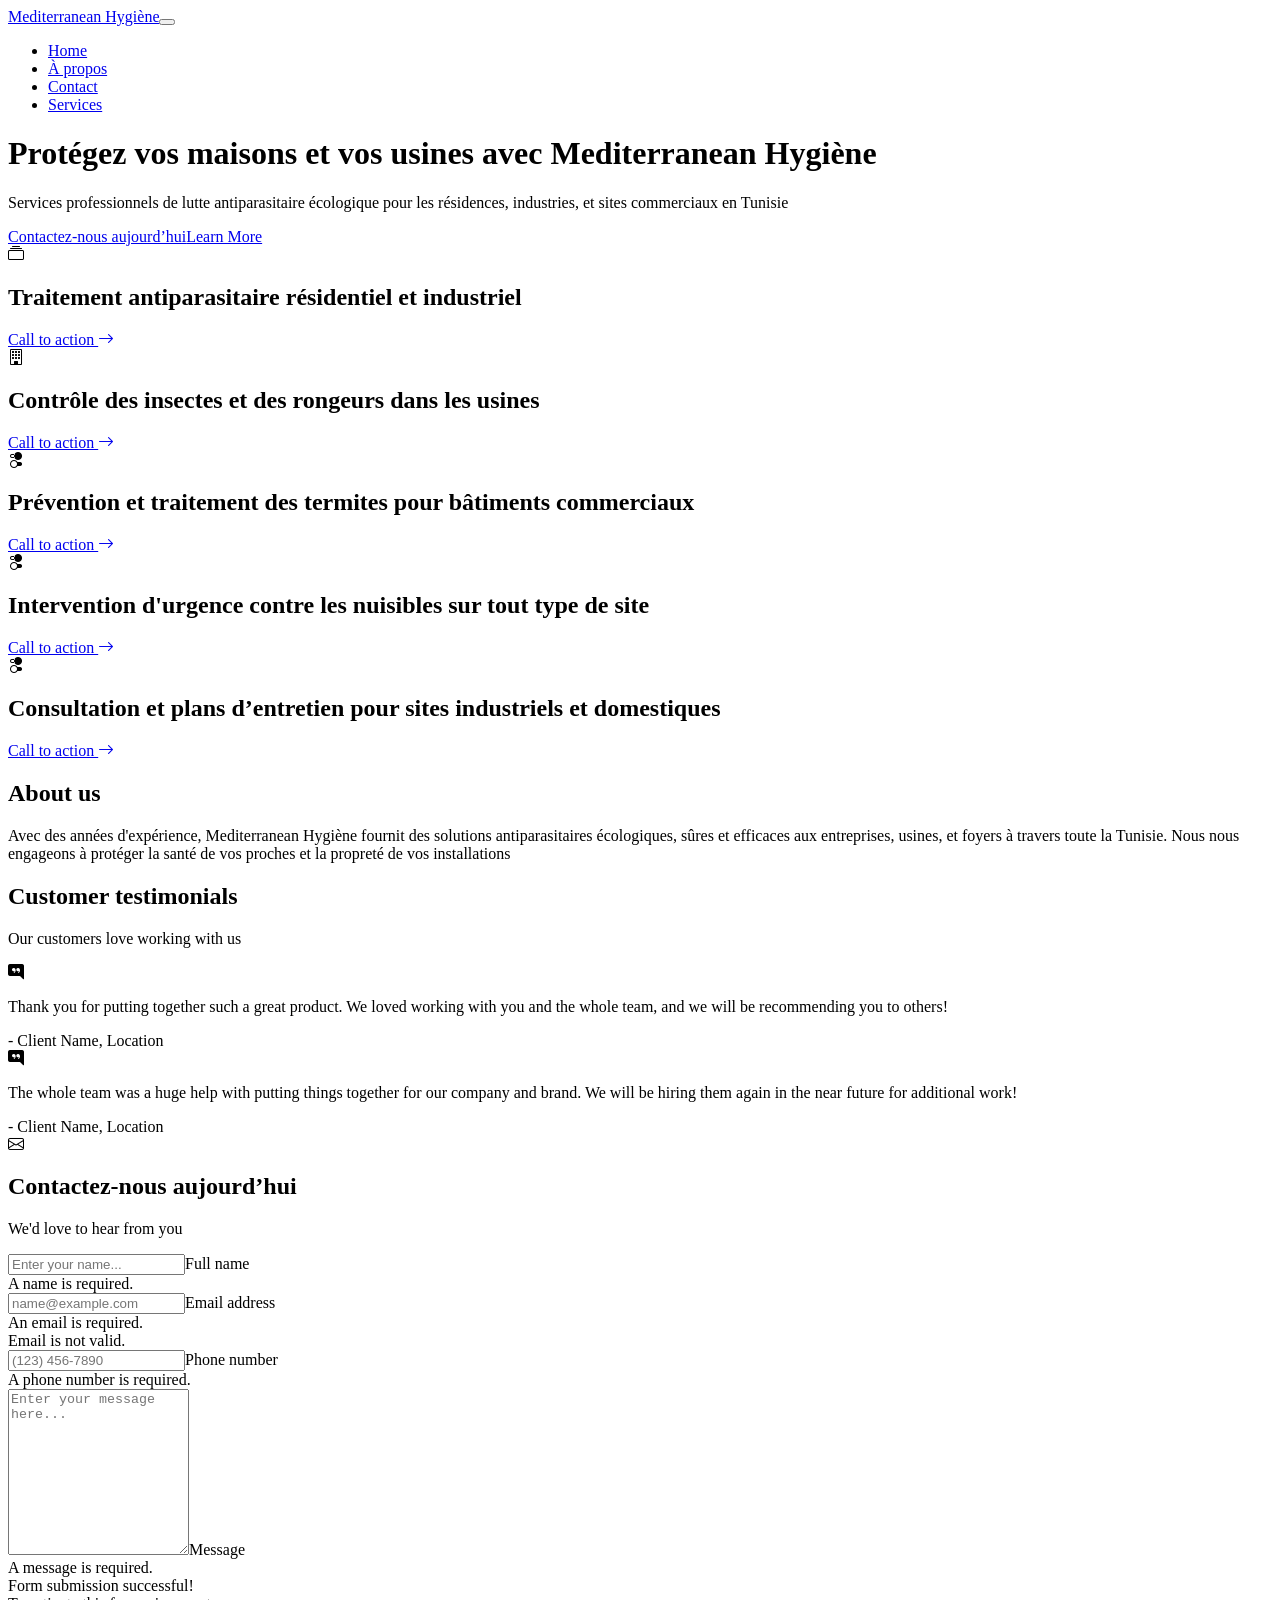
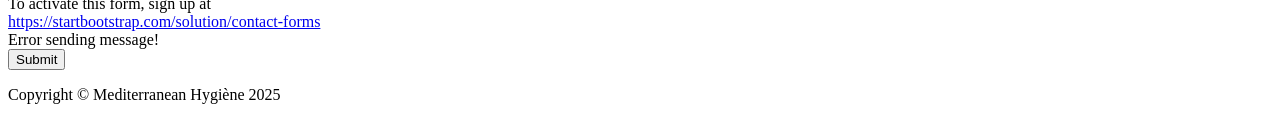
==== index.html @ 09ca04ac "Add files via upload" ====
<!DOCTYPE html>
<html data-bs-theme="light" lang="en">

<head>
    <meta charset="utf-8">
    <meta name="viewport" content="width=device-width, initial-scale=1.0, shrink-to-fit=no">
    <title>Business Frontpage - Start Bootstrap Template</title>
    <meta name="description" content="">
    <meta name="author" content="">
    <link rel="stylesheet" href="assets/bootstrap/css/bootstrap.min.css">
    <link rel="stylesheet" href="assets/css/bss-overrides.css">
    <link rel="stylesheet" href="https://cdn.jsdelivr.net/npm/bootstrap-icons@1.4.1/font/bootstrap-icons.css">
    <link rel="stylesheet" href="assets/css/-Filterable-Cards--Filterable-Cards.css">
    <link rel="stylesheet" href="assets/css/Full-Height-Hero-1.css">
    <link rel="stylesheet" href="assets/css/Full-Height-Hero.css">
    <link rel="stylesheet" href="assets/css/Paralax-Hero-Banner.css">
    <link rel="stylesheet" href="assets/css/Paralax-Hero-Banner-Hero-Technology.css">
    <link rel="stylesheet" href="https://s.pageclip.co/v1/pageclip.css" media="screen">

    
</head>

<body>
    <nav class="navbar navbar-expand-lg bg-dark navbar-dark">
        <div class="container"><a class="navbar-brand" href="#!">Mediterranean Hygiène</a><button data-bs-toggle="collapse" data-bs-target="#navbarSupportedContent" class="navbar-toggler" type="button" aria-controls="navbarSupportedContent" aria-expanded="false" aria-label="Toggle navigation"><span class="navbar-toggler-icon"></span></button>
            <div class="collapse navbar-collapse" id="navbarSupportedContent">
                <ul class="navbar-nav ms-auto mb-2 mb-lg-0">
                    <li class="nav-item"><a class="nav-link active" aria-current="page" href="#!">Home</a></li>
                    <li class="nav-item"><a class="nav-link" href="#about">À propos</a></li>
                    <li class="nav-item"><a class="nav-link" href="#contactForm">Contact</a></li>
                    <li class="nav-item"><a class="nav-link" href="#Services">Services</a></li>
                </ul>
            </div>
        </div>
    </nav>
    <header class="bg-dark py-5">
        <div class="container px-5">
            <div class="row gx-5 justify-content-center">
                <div class="col-lg-6">
                    <div class="text-center my-5">
                        <h1 class="display-5 fw-bolder text-white mb-2">Protégez vos maisons et vos usines avec Mediterranean Hygiène</h1>
                        <p class="lead text-white-50 mb-4">Services professionnels de lutte antiparasitaire écologique pour les résidences, industries, et sites commerciaux en Tunisie</p>
                        <div class="d-grid d-sm-flex gap-3 justify-content-sm-center"><a class="btn btn-primary btn-lg rounded border-4 ps-4 me-0 pe-4 me-sm-3 mb-0 pb-2" role="button" href="#contactForm">Contactez-nous aujourd’hui</a><a class="btn btn-outline-light btn-lg px-4" role="button" href="#!">Learn More</a></div>
                    </div>
                </div>
            </div>
        </div>
    </header>
    <section class="py-5 border-bottom" id="features">
        <div class="container px-5 my-5">
            <div class="row gx-5">
                <div class="col-lg-4 col-xxl-2 mb-5 mb-lg-0">
                    <div class="text-white bg-primary bg-gradient rounded-3 mb-3 feature"><i class="bi bi-collection"></i></div>
                    <h2 class="fs-5 fw-bolder text-start h4">Traitement antiparasitaire résidentiel et industriel</h2><a class="text-decoration-none" href="service1.html"> Call to action <i class="bi bi-arrow-right"></i></a>
                </div>
                <div class="col-lg-4 col-xxl-2 mb-5 mb-lg-0">
                    <div class="text-white bg-primary bg-gradient rounded-3 mb-3 feature"><i class="bi bi-building"></i></div>
                    <h2 class="fs-5 fw-bolder h4">Contrôle des insectes et des rongeurs dans les usines</h2><a class="text-decoration-none" href="service2.html"> Call to action <i class="bi bi-arrow-right"></i></a>
                </div>
                <div class="col-lg-4 col-xxl-2">
                    <div class="text-white bg-primary bg-gradient rounded-3 mb-3 feature"><i class="bi bi-toggles2"></i></div>
                    <h2 class="fs-5 fw-bolder h4">Prévention et traitement des termites pour bâtiments commerciaux</h2><a class="text-decoration-none" href="service3.html"> Call to action <i class="bi bi-arrow-right"></i></a>
                </div>
                <div class="col-lg-4 col-xxl-2">
                    <div class="text-white bg-primary bg-gradient rounded-3 mb-3 feature"><i class="bi bi-toggles2"></i></div>
                    <h2 class="fs-5 fw-bolder h4">Intervention d'urgence contre les nuisibles sur tout type de site</h2><a class="text-decoration-none" href="service4.html"> Call to action <i class="bi bi-arrow-right"></i></a>
                </div>
                <div class="col-lg-4 col-xxl-2">
                    <div class="text-white bg-primary bg-gradient rounded-3 mb-3 feature"><i class="bi bi-toggles2"></i></div>
                    <h2 class="fs-5 fw-bolder h4">Consultation et plans d’entretien pour sites industriels et domestiques</h2><a class="text-decoration-none" href="service5.html"> Call to action <i class="bi bi-arrow-right"></i></a>
                </div>
            </div>
        </div>
    </section>
    <section class="bg-light py-5 border-bottom">
        <h2 class="fw-bolder text-center">About us</h2>
        <p class="lead fs-3 text-center d-flex flex-column justify-content-center align-items-center ms-0 ps-10 me-0 pe-10 mb-0">Avec des années d'expérience, Mediterranean Hygiène fournit des solutions antiparasitaires écologiques, sûres et efficaces aux entreprises, usines, et foyers à travers toute la Tunisie. Nous nous engageons à protéger la santé de vos proches et la propreté de vos installations</p>
        <div class="container px-5 my-5">
            <div class="text-center mb-5"></div>
        </div>
    </section>
    <section class="py-5 border-bottom">
        <div class="container px-5 my-5 px-5">
            <div class="text-center mb-5">
                <h2 class="fw-bolder">Customer testimonials</h2>
                <p class="lead mb-0">Our customers love working with us</p>
            </div>
            <div class="row gx-5 justify-content-center">
                <div class="col-lg-6">
                    <div class="card mb-4">
                        <div class="card-body p-4">
                            <div class="d-flex">
                                <div class="flex-shrink-0"><i class="fs-1 text-primary bi bi-chat-right-quote-fill"></i></div>
                                <div class="ms-4">
                                    <p class="mb-1">Thank you for putting together such a great product. We loved working with you and the whole team, and we will be recommending you to others!</p>
                                    <div class="text-muted small"><span>- Client Name, Location</span></div>
                                </div>
                            </div>
                        </div>
                    </div>
                    <div class="card">
                        <div class="card-body p-4">
                            <div class="d-flex">
                                <div class="flex-shrink-0"><i class="fs-1 text-primary bi bi-chat-right-quote-fill"></i></div>
                                <div class="ms-4">
                                    <p class="mb-1">The whole team was a huge help with putting things together for our company and brand. We will be hiring them again in the near future for additional work!</p>
                                    <div class="text-muted small"><span>- Client Name, Location</span></div>
                                </div>
                            </div>
                        </div>
                    </div>
                </div>
            </div>
        </div>
    </section>
    <section class="bg-light py-5">
        <div class="container px-5 my-5 px-5">
            <div class="text-center mb-5">
                <div class="text-white bg-primary bg-gradient rounded-3 mb-3 feature"><i class="bi bi-envelope"></i></div>
                <h2 class="fw-bolder">Contactez-nous aujourd’hui</h2>
                <p class="lead mb-0">We'd love to hear from you</p>
            </div>
            <div class="row gx-5 justify-content-center">
                <div class="col-lg-6">
                    <form id="contactForm"  method="post" action="https://send.pageclip.co/RMgSienSnG1q0uFzx3rNP2aMeOz2wyZl" data-sb-form-api-token="api_vQlXA2Q9sOQHNYixvs2oyjYf9Z3n57Uy">
                        <div class="mb-3 form-floating"><input class="form-control form-control" type="text" data-sb-validations="required" id="name" placeholder="Enter your name..."><label for="name">Full name</label>
                            <div class="invalid-feedback" data-sb-feedback="name:required"><span>A name is required.</span></div>
                        </div>
                        <div class="mb-3 form-floating"><input class="form-control form-control" type="email" data-sb-validations="required,email" id="email" placeholder="name@example.com"><label for="email">Email address</label>
                            <div class="invalid-feedback" data-sb-feedback="email:required"><span>An email is required.</span></div>
                            <div class="invalid-feedback" data-sb-feedback="email:email"><span>Email is not valid.</span></div>
                        </div>
                        <div class="mb-3 form-floating"><input class="form-control form-control" type="tel" data-sb-validations="required" id="phone" placeholder="(123) 456-7890"><label for="phone">Phone number</label>
                            <div class="invalid-feedback" data-sb-feedback="phone:required"><span>A phone number is required.</span></div>
                        </div>
                        <div class="mb-3 form-floating"><textarea class="form-control form-control" data-sb-validations="required" id="message" placeholder="Enter your message here..." style="height:10rem;" type="text"></textarea><label for="message">Message</label>
                            <div class="invalid-feedback" data-sb-feedback="message:required"><span>A message is required.</span></div>
                        </div>
                        <div class="pageclip-form__submit" id="submitSuccessMessage">
                            <div class="text-center mb-3">
                                <div class="fw-bolder"><span>Form submission successful!</span></div><span> To activate this form, sign up at </span><br><a href="https://startbootstrap.com/solution/contact-forms">https://startbootstrap.com/solution/contact-forms</a>
                            </div>
                        </div>
                        <div class="d-none" id="submitErrorMessage">
                            <div class="text-center text-danger mb-3"><span>Error sending message!</span></div>
                        </div>
                        <div class="d-grid"><button class="btn btn-primary btn-lg disabled" id="submitButton" type="submit">Submit</button></div>
                    </form>
                </div>
            </div>
        </div>
    </section>
    <footer class="bg-dark py-5">
        <div class="container px-5">
            <p class="text-center text-white m-0">Copyright © Mediterranean Hygiène 2025</p>
        </div>
    </footer>
    <script src="assets/bootstrap/js/bootstrap.min.js"></script>
    <script src="https://cdn.jsdelivr.net/npm/bootstrap@5.2.3/dist/js/bootstrap.bundle.min.js"></script>
    <script src="assets/js/scripts.js"></script>
    <script src="assets/js/-Filterable-Cards--Filterable-Cards.js"></script>
    <script src="assets/js/Paralax-Hero-Banner-untitled.js"></script>
    <script src="https://s.pageclip.co/v1/pageclip.js" charset="utf-8"></script>

</body>

</html>
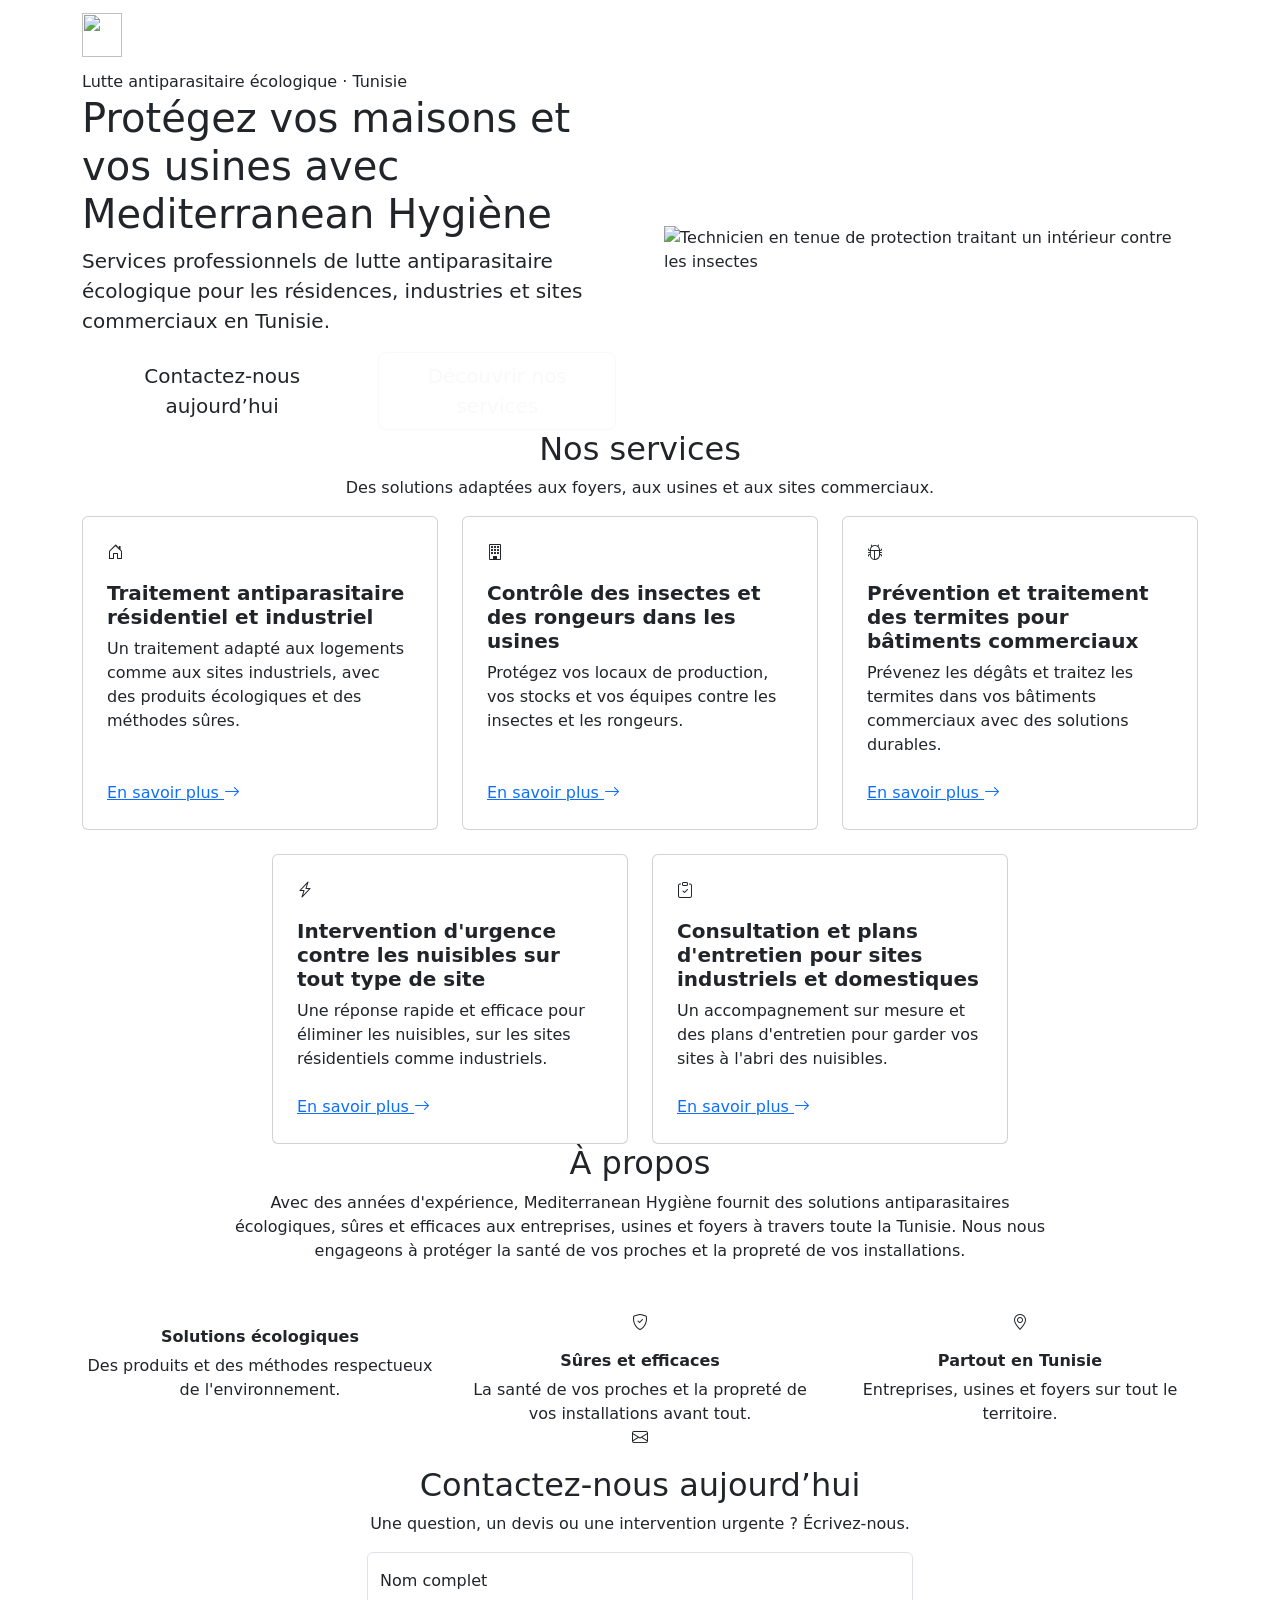
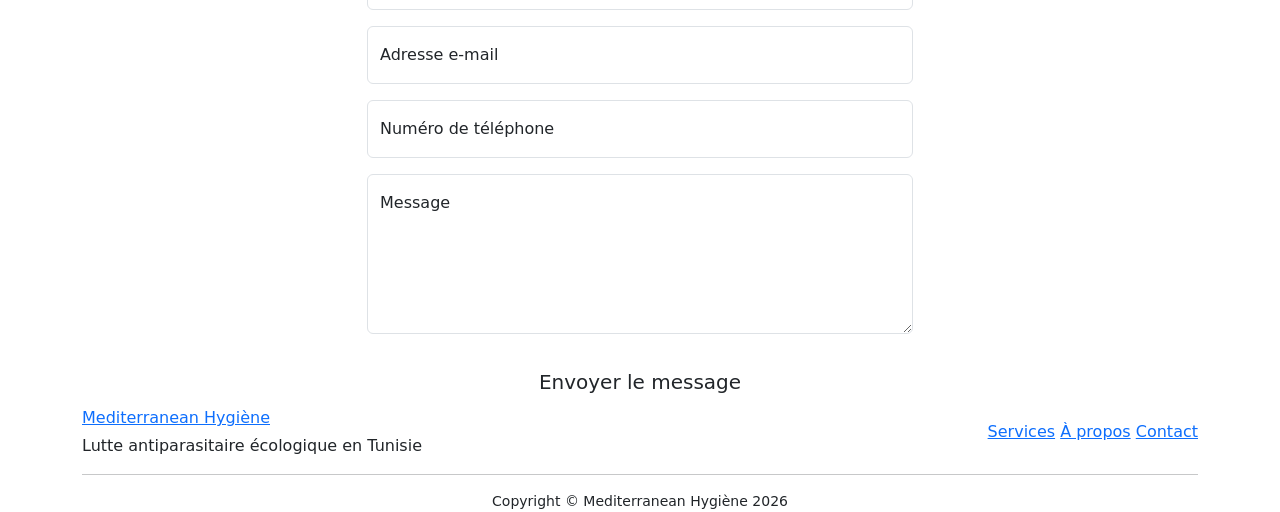
==== commit 762d0e3a: "site" ====
--- a/index.html
+++ b/index.html
@@ -1,167 +1,218 @@
 <!DOCTYPE html>
-<html data-bs-theme="light" lang="en">
-
+<html lang="fr" data-bs-theme="light">
 <head>
     <meta charset="utf-8">
-    <meta name="viewport" content="width=device-width, initial-scale=1.0, shrink-to-fit=no">
-    <title>Business Frontpage - Start Bootstrap Template</title>
-    <meta name="description" content="">
-    <meta name="author" content="">
-    <link rel="stylesheet" href="assets/bootstrap/css/bootstrap.min.css">
-    <link rel="stylesheet" href="assets/css/bss-overrides.css">
-    <link rel="stylesheet" href="https://cdn.jsdelivr.net/npm/bootstrap-icons@1.4.1/font/bootstrap-icons.css">
-    <link rel="stylesheet" href="assets/css/-Filterable-Cards--Filterable-Cards.css">
-    <link rel="stylesheet" href="assets/css/Full-Height-Hero-1.css">
-    <link rel="stylesheet" href="assets/css/Full-Height-Hero.css">
-    <link rel="stylesheet" href="assets/css/Paralax-Hero-Banner.css">
-    <link rel="stylesheet" href="assets/css/Paralax-Hero-Banner-Hero-Technology.css">
+    <meta name="viewport" content="width=device-width, initial-scale=1">
+    <title>Mediterranean Hygiène | Lutte antiparasitaire en Tunisie</title>
+    <meta name="description" content="Mediterranean Hygiène : lutte antiparasitaire écologique pour résidences, usines et sites commerciaux en Tunisie.">
+    <link rel="icon" type="image/png" href="assets/img/logo.png">
+    <link rel="preconnect" href="https://fonts.googleapis.com">
+    <link rel="preconnect" href="https://fonts.gstatic.com" crossorigin>
+    <link rel="stylesheet" href="https://fonts.googleapis.com/css2?family=Poppins:wght@400;500;600;700;800&display=swap">
+    <link rel="stylesheet" href="https://cdn.jsdelivr.net/npm/bootstrap@5.3.3/dist/css/bootstrap.min.css">
+    <link rel="stylesheet" href="https://cdn.jsdelivr.net/npm/bootstrap-icons@1.11.3/font/bootstrap-icons.min.css">
     <link rel="stylesheet" href="https://s.pageclip.co/v1/pageclip.css" media="screen">
-
-    
+    <link rel="stylesheet" href="assets/css/style.css">
 </head>
-
 <body>
-    <nav class="navbar navbar-expand-lg bg-dark navbar-dark">
-        <div class="container"><a class="navbar-brand" href="#!">Mediterranean Hygiène</a><button data-bs-toggle="collapse" data-bs-target="#navbarSupportedContent" class="navbar-toggler" type="button" aria-controls="navbarSupportedContent" aria-expanded="false" aria-label="Toggle navigation"><span class="navbar-toggler-icon"></span></button>
-            <div class="collapse navbar-collapse" id="navbarSupportedContent">
+    <nav class="navbar navbar-expand-lg navbar-dark sticky-top mh-navbar">
+        <div class="container">
+            <a class="navbar-brand d-flex align-items-center gap-2" href="index.html">
+                <img src="assets/img/logo.png" alt="" class="mh-logo" width="40" height="44">
+                <span>Mediterranean Hygiène</span>
+            </a>
+            <button class="navbar-toggler" type="button" data-bs-toggle="collapse" data-bs-target="#mainNav" aria-controls="mainNav" aria-expanded="false" aria-label="Ouvrir le menu">
+                <span class="navbar-toggler-icon"></span>
+            </button>
+            <div class="collapse navbar-collapse" id="mainNav">
                 <ul class="navbar-nav ms-auto mb-2 mb-lg-0">
-                    <li class="nav-item"><a class="nav-link active" aria-current="page" href="#!">Home</a></li>
-                    <li class="nav-item"><a class="nav-link" href="#about">À propos</a></li>
-                    <li class="nav-item"><a class="nav-link" href="#contactForm">Contact</a></li>
-                    <li class="nav-item"><a class="nav-link" href="#Services">Services</a></li>
+                    <li class="nav-item"><a class="nav-link active" href="index.html" aria-current="page">Accueil</a></li>
+                    <li class="nav-item"><a class="nav-link" href="index.html#services">Services</a></li>
+                    <li class="nav-item"><a class="nav-link" href="index.html#about">À propos</a></li>
+                    <li class="nav-item"><a class="nav-link" href="index.html#contact">Contact</a></li>
                 </ul>
             </div>
         </div>
     </nav>
-    <header class="bg-dark py-5">
-        <div class="container px-5">
-            <div class="row gx-5 justify-content-center">
+
+    <header class="mh-hero">
+        <div class="container position-relative">
+            <div class="row align-items-center g-5">
+                <div class="col-lg-6 text-center text-lg-start">
+                    <span class="mh-eyebrow">Lutte antiparasitaire écologique · Tunisie</span>
+                    <h1>Protégez vos maisons et vos usines avec <span class="mh-accent">Mediterranean Hygiène</span></h1>
+                    <p class="lead">Services professionnels de lutte antiparasitaire écologique pour les résidences, industries et sites commerciaux en Tunisie.</p>
+                    <div class="d-flex flex-column flex-sm-row gap-3 justify-content-center justify-content-lg-start">
+                        <a class="btn btn-accent btn-lg" href="#contact">Contactez-nous aujourd’hui</a>
+                        <a class="btn btn-outline-light btn-lg" href="#services">Découvrir nos services</a>
+                    </div>
+                </div>
                 <div class="col-lg-6">
-                    <div class="text-center my-5">
-                        <h1 class="display-5 fw-bolder text-white mb-2">Protégez vos maisons et vos usines avec Mediterranean Hygiène</h1>
-                        <p class="lead text-white-50 mb-4">Services professionnels de lutte antiparasitaire écologique pour les résidences, industries, et sites commerciaux en Tunisie</p>
-                        <div class="d-grid d-sm-flex gap-3 justify-content-sm-center"><a class="btn btn-primary btn-lg rounded border-4 ps-4 me-0 pe-4 me-sm-3 mb-0 pb-2" role="button" href="#contactForm">Contactez-nous aujourd’hui</a><a class="btn btn-outline-light btn-lg px-4" role="button" href="#!">Learn More</a></div>
-                    </div>
+                    <img src="assets/img/hero.jpg" alt="Technicien en tenue de protection traitant un intérieur contre les insectes" class="img-fluid mh-hero-img" width="1200" height="1200">
                 </div>
             </div>
         </div>
     </header>
-    <section class="py-5 border-bottom" id="features">
-        <div class="container px-5 my-5">
-            <div class="row gx-5">
-                <div class="col-lg-4 col-xxl-2 mb-5 mb-lg-0">
-                    <div class="text-white bg-primary bg-gradient rounded-3 mb-3 feature"><i class="bi bi-collection"></i></div>
-                    <h2 class="fs-5 fw-bolder text-start h4">Traitement antiparasitaire résidentiel et industriel</h2><a class="text-decoration-none" href="service1.html"> Call to action <i class="bi bi-arrow-right"></i></a>
-                </div>
-                <div class="col-lg-4 col-xxl-2 mb-5 mb-lg-0">
-                    <div class="text-white bg-primary bg-gradient rounded-3 mb-3 feature"><i class="bi bi-building"></i></div>
-                    <h2 class="fs-5 fw-bolder h4">Contrôle des insectes et des rongeurs dans les usines</h2><a class="text-decoration-none" href="service2.html"> Call to action <i class="bi bi-arrow-right"></i></a>
-                </div>
-                <div class="col-lg-4 col-xxl-2">
-                    <div class="text-white bg-primary bg-gradient rounded-3 mb-3 feature"><i class="bi bi-toggles2"></i></div>
-                    <h2 class="fs-5 fw-bolder h4">Prévention et traitement des termites pour bâtiments commerciaux</h2><a class="text-decoration-none" href="service3.html"> Call to action <i class="bi bi-arrow-right"></i></a>
-                </div>
-                <div class="col-lg-4 col-xxl-2">
-                    <div class="text-white bg-primary bg-gradient rounded-3 mb-3 feature"><i class="bi bi-toggles2"></i></div>
-                    <h2 class="fs-5 fw-bolder h4">Intervention d'urgence contre les nuisibles sur tout type de site</h2><a class="text-decoration-none" href="service4.html"> Call to action <i class="bi bi-arrow-right"></i></a>
-                </div>
-                <div class="col-lg-4 col-xxl-2">
-                    <div class="text-white bg-primary bg-gradient rounded-3 mb-3 feature"><i class="bi bi-toggles2"></i></div>
-                    <h2 class="fs-5 fw-bolder h4">Consultation et plans d’entretien pour sites industriels et domestiques</h2><a class="text-decoration-none" href="service5.html"> Call to action <i class="bi bi-arrow-right"></i></a>
-                </div>
-            </div>
-        </div>
-    </section>
-    <section class="bg-light py-5 border-bottom">
-        <h2 class="fw-bolder text-center">About us</h2>
-        <p class="lead fs-3 text-center d-flex flex-column justify-content-center align-items-center ms-0 ps-10 me-0 pe-10 mb-0">Avec des années d'expérience, Mediterranean Hygiène fournit des solutions antiparasitaires écologiques, sûres et efficaces aux entreprises, usines, et foyers à travers toute la Tunisie. Nous nous engageons à protéger la santé de vos proches et la propreté de vos installations</p>
-        <div class="container px-5 my-5">
-            <div class="text-center mb-5"></div>
-        </div>
-    </section>
-    <section class="py-5 border-bottom">
-        <div class="container px-5 my-5 px-5">
-            <div class="text-center mb-5">
-                <h2 class="fw-bolder">Customer testimonials</h2>
-                <p class="lead mb-0">Our customers love working with us</p>
-            </div>
-            <div class="row gx-5 justify-content-center">
-                <div class="col-lg-6">
-                    <div class="card mb-4">
-                        <div class="card-body p-4">
-                            <div class="d-flex">
-                                <div class="flex-shrink-0"><i class="fs-1 text-primary bi bi-chat-right-quote-fill"></i></div>
-                                <div class="ms-4">
-                                    <p class="mb-1">Thank you for putting together such a great product. We loved working with you and the whole team, and we will be recommending you to others!</p>
-                                    <div class="text-muted small"><span>- Client Name, Location</span></div>
-                                </div>
-                            </div>
-                        </div>
-                    </div>
-                    <div class="card">
-                        <div class="card-body p-4">
-                            <div class="d-flex">
-                                <div class="flex-shrink-0"><i class="fs-1 text-primary bi bi-chat-right-quote-fill"></i></div>
-                                <div class="ms-4">
-                                    <p class="mb-1">The whole team was a huge help with putting things together for our company and brand. We will be hiring them again in the near future for additional work!</p>
-                                    <div class="text-muted small"><span>- Client Name, Location</span></div>
-                                </div>
-                            </div>
-                        </div>
-                    </div>
-                </div>
-            </div>
-        </div>
-    </section>
-    <section class="bg-light py-5">
-        <div class="container px-5 my-5 px-5">
-            <div class="text-center mb-5">
-                <div class="text-white bg-primary bg-gradient rounded-3 mb-3 feature"><i class="bi bi-envelope"></i></div>
-                <h2 class="fw-bolder">Contactez-nous aujourd’hui</h2>
-                <p class="lead mb-0">We'd love to hear from you</p>
-            </div>
-            <div class="row gx-5 justify-content-center">
-                <div class="col-lg-6">
-                    <form id="contactForm"  method="post" action="https://send.pageclip.co/RMgSienSnG1q0uFzx3rNP2aMeOz2wyZl" data-sb-form-api-token="api_vQlXA2Q9sOQHNYixvs2oyjYf9Z3n57Uy">
-                        <div class="mb-3 form-floating"><input class="form-control form-control" type="text" data-sb-validations="required" id="name" placeholder="Enter your name..."><label for="name">Full name</label>
-                            <div class="invalid-feedback" data-sb-feedback="name:required"><span>A name is required.</span></div>
-                        </div>
-                        <div class="mb-3 form-floating"><input class="form-control form-control" type="email" data-sb-validations="required,email" id="email" placeholder="name@example.com"><label for="email">Email address</label>
-                            <div class="invalid-feedback" data-sb-feedback="email:required"><span>An email is required.</span></div>
-                            <div class="invalid-feedback" data-sb-feedback="email:email"><span>Email is not valid.</span></div>
-                        </div>
-                        <div class="mb-3 form-floating"><input class="form-control form-control" type="tel" data-sb-validations="required" id="phone" placeholder="(123) 456-7890"><label for="phone">Phone number</label>
-                            <div class="invalid-feedback" data-sb-feedback="phone:required"><span>A phone number is required.</span></div>
-                        </div>
-                        <div class="mb-3 form-floating"><textarea class="form-control form-control" data-sb-validations="required" id="message" placeholder="Enter your message here..." style="height:10rem;" type="text"></textarea><label for="message">Message</label>
-                            <div class="invalid-feedback" data-sb-feedback="message:required"><span>A message is required.</span></div>
-                        </div>
-                        <div class="pageclip-form__submit" id="submitSuccessMessage">
-                            <div class="text-center mb-3">
-                                <div class="fw-bolder"><span>Form submission successful!</span></div><span> To activate this form, sign up at </span><br><a href="https://startbootstrap.com/solution/contact-forms">https://startbootstrap.com/solution/contact-forms</a>
-                            </div>
-                        </div>
-                        <div class="d-none" id="submitErrorMessage">
-                            <div class="text-center text-danger mb-3"><span>Error sending message!</span></div>
-                        </div>
-                        <div class="d-grid"><button class="btn btn-primary btn-lg disabled" id="submitButton" type="submit">Submit</button></div>
-                    </form>
-                </div>
-            </div>
-        </div>
-    </section>
-    <footer class="bg-dark py-5">
-        <div class="container px-5">
-            <p class="text-center text-white m-0">Copyright © Mediterranean Hygiène 2025</p>
+
+    <main>
+        <section class="mh-section" id="services">
+            <div class="container">
+                <div class="mh-heading text-center">
+                    <h2>Nos services</h2>
+                    <p>Des solutions adaptées aux foyers, aux usines et aux sites commerciaux.</p>
+                </div>
+                <div class="row g-4 justify-content-center">
+                <div class="col-md-6 col-lg-4">
+                    <article class="card mh-card h-100">
+                        <div class="card-body p-4 d-flex flex-column">
+                            <div class="mh-icon mb-3"><i class="bi bi-house-door" aria-hidden="true"></i></div>
+                            <h3 class="h5 fw-bold">Traitement antiparasitaire résidentiel et industriel</h3>
+                            <p class="mb-4">Un traitement adapté aux logements comme aux sites industriels, avec des produits écologiques et des méthodes sûres.</p>
+                            <a class="mh-link mt-auto stretched-link" href="service1.html">En savoir plus <i class="bi bi-arrow-right" aria-hidden="true"></i></a>
+                        </div>
+                    </article>
+                </div>
+                <div class="col-md-6 col-lg-4">
+                    <article class="card mh-card h-100">
+                        <div class="card-body p-4 d-flex flex-column">
+                            <div class="mh-icon mb-3"><i class="bi bi-building" aria-hidden="true"></i></div>
+                            <h3 class="h5 fw-bold">Contrôle des insectes et des rongeurs dans les usines</h3>
+                            <p class="mb-4">Protégez vos locaux de production, vos stocks et vos équipes contre les insectes et les rongeurs.</p>
+                            <a class="mh-link mt-auto stretched-link" href="service2.html">En savoir plus <i class="bi bi-arrow-right" aria-hidden="true"></i></a>
+                        </div>
+                    </article>
+                </div>
+                <div class="col-md-6 col-lg-4">
+                    <article class="card mh-card h-100">
+                        <div class="card-body p-4 d-flex flex-column">
+                            <div class="mh-icon mb-3"><i class="bi bi-bug" aria-hidden="true"></i></div>
+                            <h3 class="h5 fw-bold">Prévention et traitement des termites pour bâtiments commerciaux</h3>
+                            <p class="mb-4">Prévenez les dégâts et traitez les termites dans vos bâtiments commerciaux avec des solutions durables.</p>
+                            <a class="mh-link mt-auto stretched-link" href="service3.html">En savoir plus <i class="bi bi-arrow-right" aria-hidden="true"></i></a>
+                        </div>
+                    </article>
+                </div>
+                <div class="col-md-6 col-lg-4">
+                    <article class="card mh-card h-100">
+                        <div class="card-body p-4 d-flex flex-column">
+                            <div class="mh-icon mb-3"><i class="bi bi-lightning-charge" aria-hidden="true"></i></div>
+                            <h3 class="h5 fw-bold">Intervention d'urgence contre les nuisibles sur tout type de site</h3>
+                            <p class="mb-4">Une réponse rapide et efficace pour éliminer les nuisibles, sur les sites résidentiels comme industriels.</p>
+                            <a class="mh-link mt-auto stretched-link" href="service4.html">En savoir plus <i class="bi bi-arrow-right" aria-hidden="true"></i></a>
+                        </div>
+                    </article>
+                </div>
+                <div class="col-md-6 col-lg-4">
+                    <article class="card mh-card h-100">
+                        <div class="card-body p-4 d-flex flex-column">
+                            <div class="mh-icon mb-3"><i class="bi bi-clipboard-check" aria-hidden="true"></i></div>
+                            <h3 class="h5 fw-bold">Consultation et plans d'entretien pour sites industriels et domestiques</h3>
+                            <p class="mb-4">Un accompagnement sur mesure et des plans d'entretien pour garder vos sites à l'abri des nuisibles.</p>
+                            <a class="mh-link mt-auto stretched-link" href="service5.html">En savoir plus <i class="bi bi-arrow-right" aria-hidden="true"></i></a>
+                        </div>
+                    </article>
+                </div>
+                </div>
+            </div>
+        </section>
+
+        <section class="mh-section mh-section-sky" id="about">
+            <div class="container">
+                <div class="mh-heading text-center">
+                    <h2>À propos</h2>
+                </div>
+                <div class="row justify-content-center">
+                    <div class="col-lg-9">
+                        <p class="mh-about-text text-center">Avec des années d'expérience, Mediterranean Hygiène fournit des solutions antiparasitaires écologiques, sûres et efficaces aux entreprises, usines et foyers à travers toute la Tunisie. Nous nous engageons à protéger la santé de vos proches et la propreté de vos installations.</p>
+                    </div>
+                </div>
+                <div class="row g-4 mt-2 justify-content-center">
+                    <div class="col-md-4">
+                        <div class="mh-point text-center">
+                            <div class="mh-icon mx-auto mb-3"><i class="bi bi-leaf" aria-hidden="true"></i></div>
+                            <h3 class="h6 fw-bold">Solutions écologiques</h3>
+                            <p class="mb-0">Des produits et des méthodes respectueux de l'environnement.</p>
+                        </div>
+                    </div>
+                    <div class="col-md-4">
+                        <div class="mh-point text-center">
+                            <div class="mh-icon mx-auto mb-3"><i class="bi bi-shield-check" aria-hidden="true"></i></div>
+                            <h3 class="h6 fw-bold">Sûres et efficaces</h3>
+                            <p class="mb-0">La santé de vos proches et la propreté de vos installations avant tout.</p>
+                        </div>
+                    </div>
+                    <div class="col-md-4">
+                        <div class="mh-point text-center">
+                            <div class="mh-icon mx-auto mb-3"><i class="bi bi-geo-alt" aria-hidden="true"></i></div>
+                            <h3 class="h6 fw-bold">Partout en Tunisie</h3>
+                            <p class="mb-0">Entreprises, usines et foyers sur tout le territoire.</p>
+                        </div>
+                    </div>
+                </div>
+            </div>
+        </section>
+
+        <section class="mh-section" id="contact">
+            <div class="container">
+                <div class="mh-heading text-center">
+                    <div class="mh-icon mx-auto mb-3"><i class="bi bi-envelope" aria-hidden="true"></i></div>
+                    <h2>Contactez-nous aujourd’hui</h2>
+                    <p>Une question, un devis ou une intervention urgente ? Écrivez-nous.</p>
+                </div>
+                <div class="row justify-content-center">
+                    <div class="col-lg-7 col-xl-6">
+                        <form class="mh-form pageclip-form" id="contactForm" method="post" action="https://send.pageclip.co/RMgSienSnG1q0uFzx3rNP2aMeOz2wyZl">
+                            <div class="form-floating mb-3">
+                                <input class="form-control" type="text" id="name" name="name" placeholder="Votre nom" required>
+                                <label for="name">Nom complet</label>
+                            </div>
+                            <div class="form-floating mb-3">
+                                <input class="form-control" type="email" id="email" name="email" placeholder="nom@exemple.com" required>
+                                <label for="email">Adresse e-mail</label>
+                            </div>
+                            <div class="form-floating mb-3">
+                                <input class="form-control" type="tel" id="phone" name="phone" placeholder="Téléphone" required>
+                                <label for="phone">Numéro de téléphone</label>
+                            </div>
+                            <div class="form-floating mb-4">
+                                <textarea class="form-control" id="message" name="message" placeholder="Votre message" style="height: 10rem" required></textarea>
+                                <label for="message">Message</label>
+                            </div>
+                            <button class="btn btn-accent btn-lg w-100 pageclip-form__submit" type="submit"><span>Envoyer le message</span></button>
+                        </form>
+                    </div>
+                </div>
+            </div>
+        </section>
+    </main>
+
+    <footer class="mh-footer">
+        <div class="container">
+            <div class="row gy-4 align-items-center">
+                <div class="col-md-6 text-center text-md-start">
+                    <a class="mh-footer-brand" href="index.html">Mediterranean Hygiène</a>
+                    <p class="mb-0 mt-1">Lutte antiparasitaire écologique en Tunisie</p>
+                </div>
+                <div class="col-md-6 text-center text-md-end">
+                    <a href="index.html#services">Services</a>
+                    <a href="index.html#about">À propos</a>
+                    <a href="index.html#contact">Contact</a>
+                </div>
+            </div>
+            <hr class="mh-footer-line">
+            <p class="text-center small mb-0">Copyright © Mediterranean Hygiène <span id="year">2026</span></p>
         </div>
     </footer>
-    <script src="assets/bootstrap/js/bootstrap.min.js"></script>
-    <script src="https://cdn.jsdelivr.net/npm/bootstrap@5.2.3/dist/js/bootstrap.bundle.min.js"></script>
-    <script src="assets/js/scripts.js"></script>
-    <script src="assets/js/-Filterable-Cards--Filterable-Cards.js"></script>
-    <script src="assets/js/Paralax-Hero-Banner-untitled.js"></script>
+    <script src="https://cdn.jsdelivr.net/npm/bootstrap@5.3.3/dist/js/bootstrap.bundle.min.js"></script>
     <script src="https://s.pageclip.co/v1/pageclip.js" charset="utf-8"></script>
-
+    <script>
+        var contactForm = document.getElementById('contactForm');
+        if (window.Pageclip && contactForm) {
+            Pageclip.form(contactForm, {
+                successTemplate: '<span>Merci ! Votre message a bien été envoyé. Nous vous répondrons très vite.</span>'
+            });
+        }
+    </script>
+    <script>document.getElementById('year').textContent = new Date().getFullYear();</script>
 </body>
-
-</html>+</html>
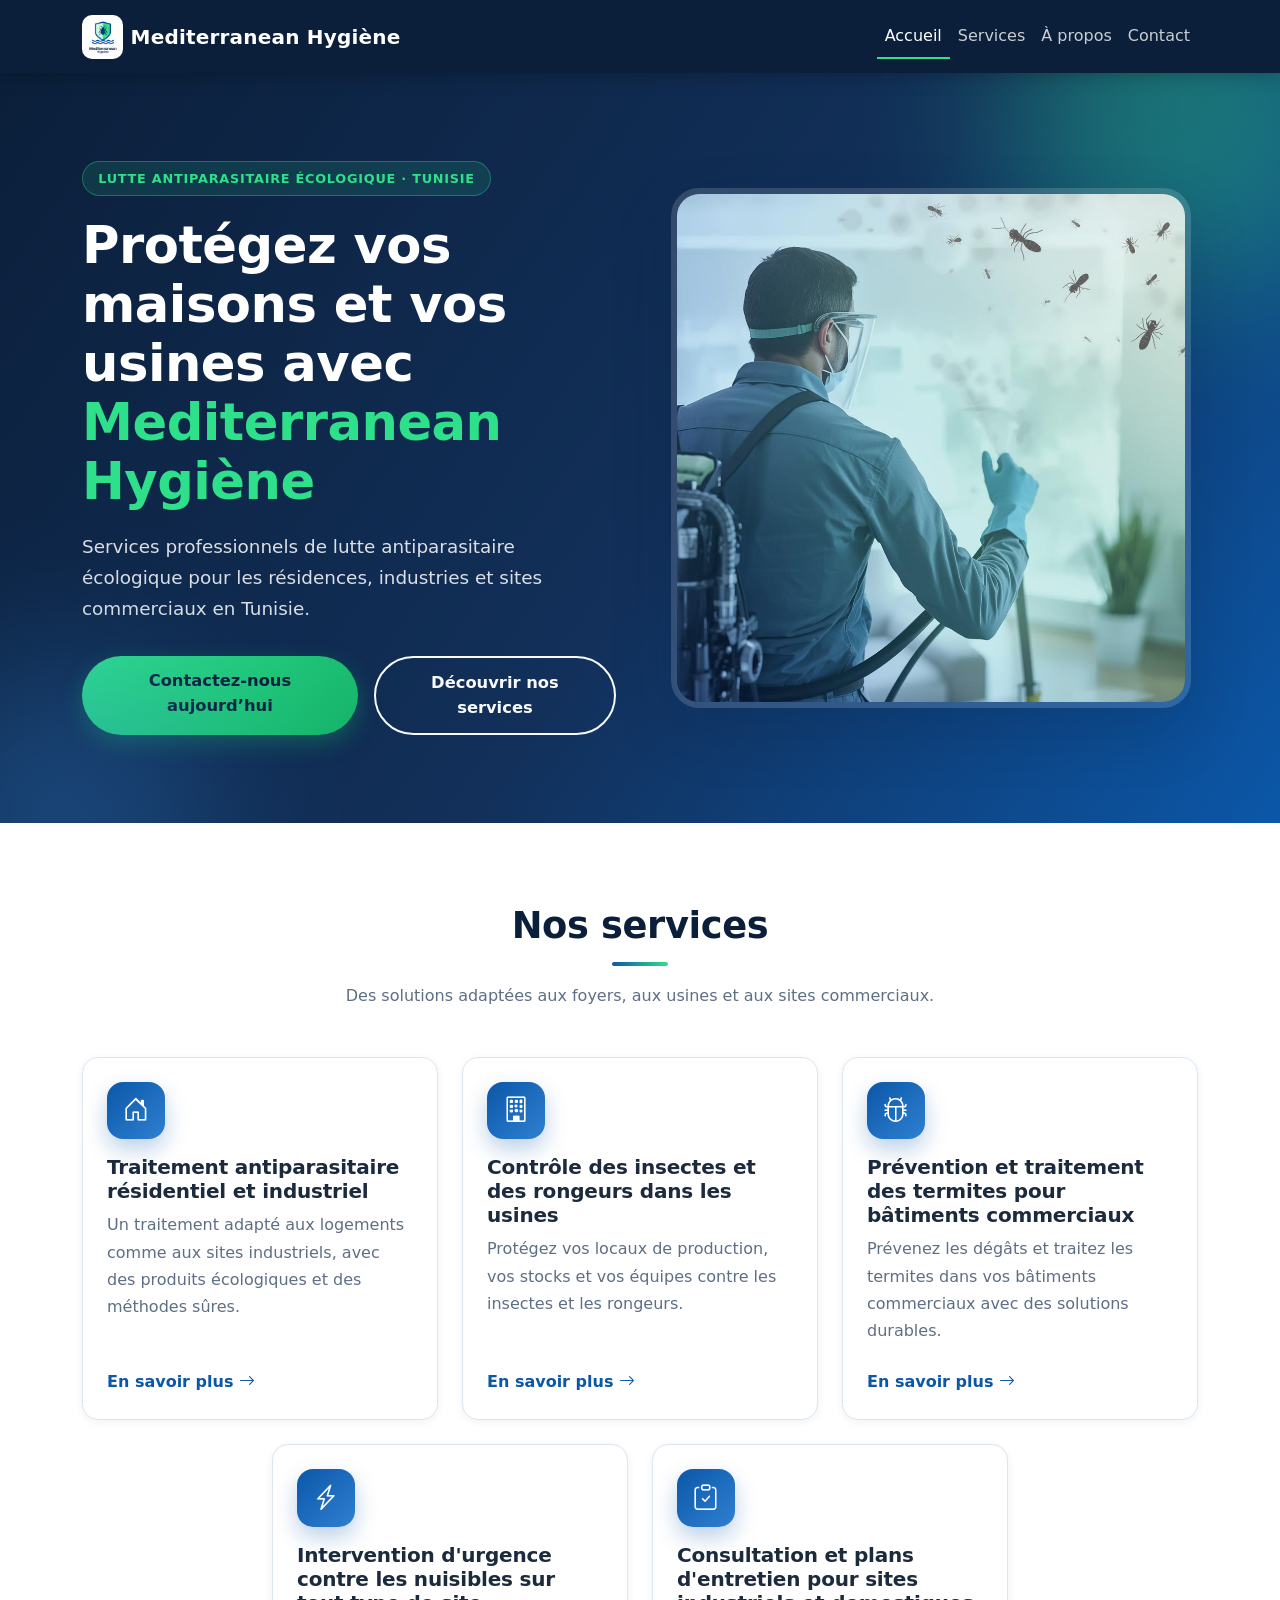
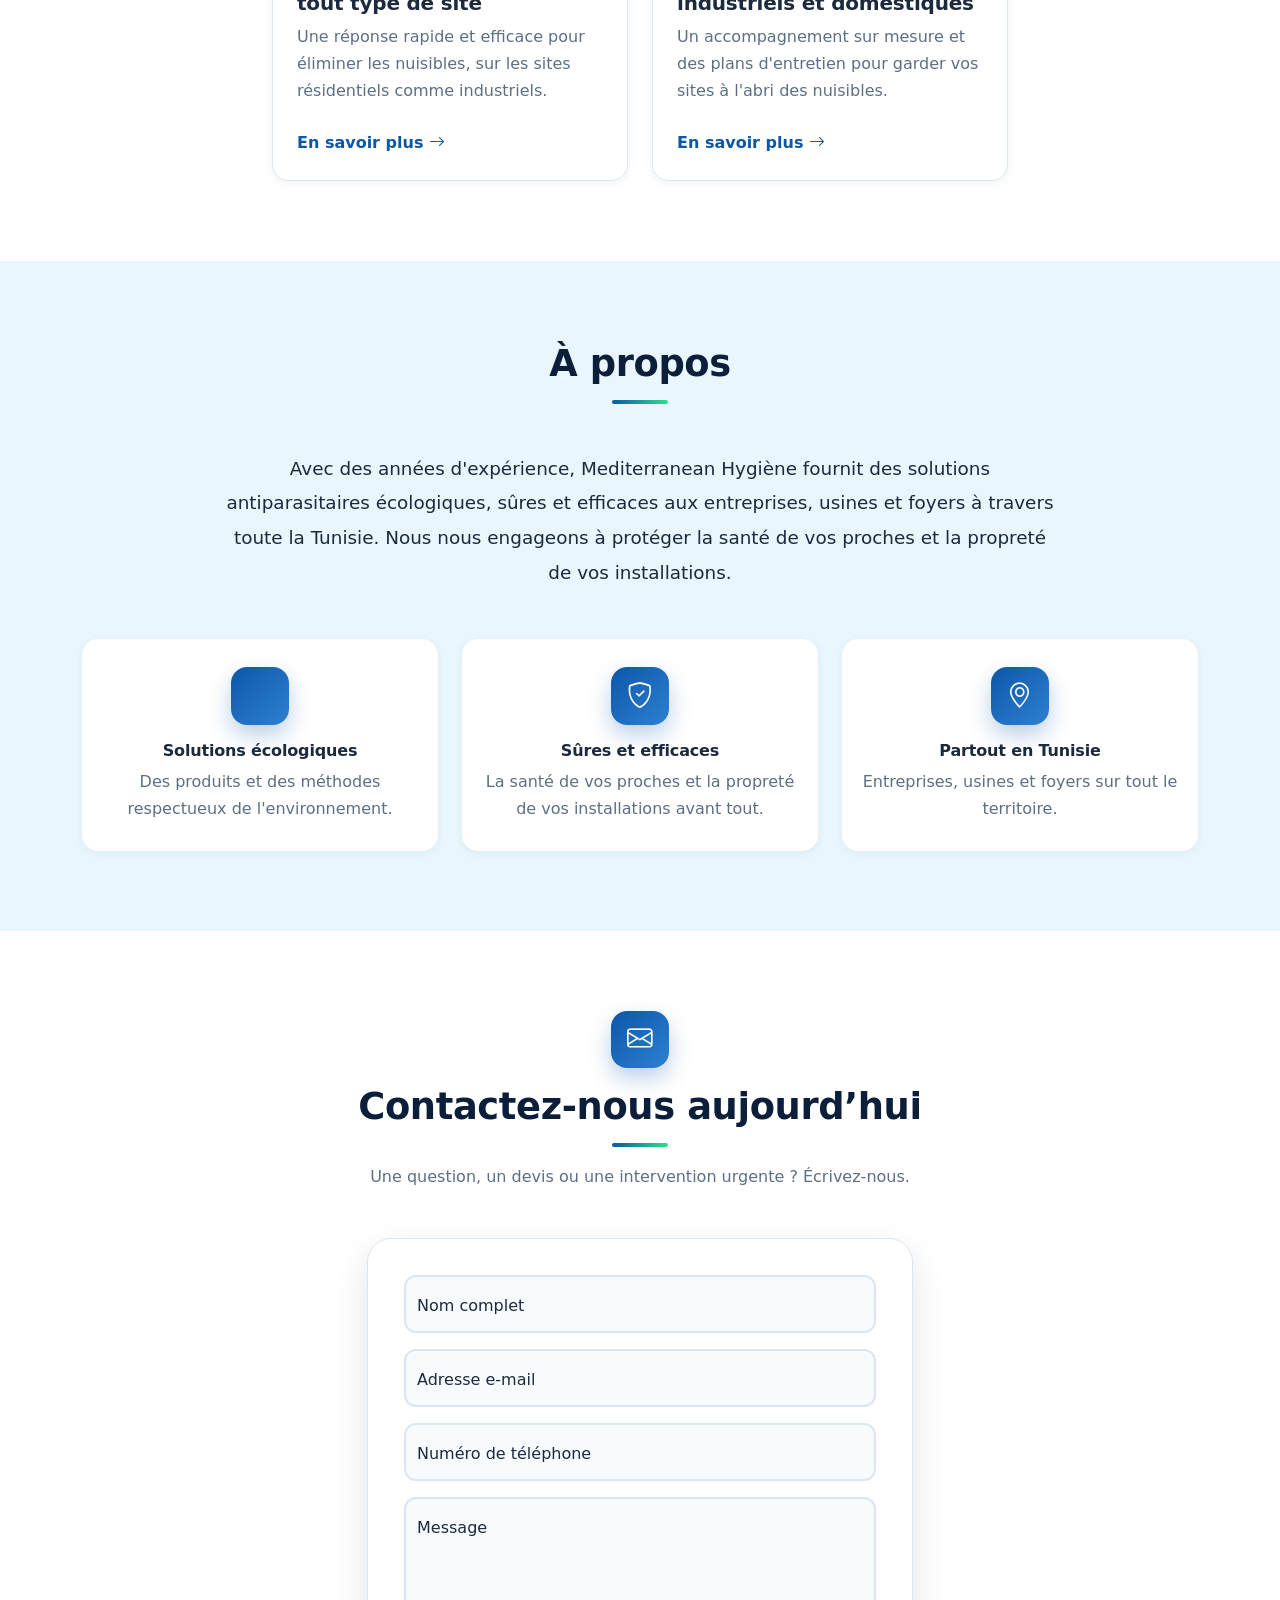
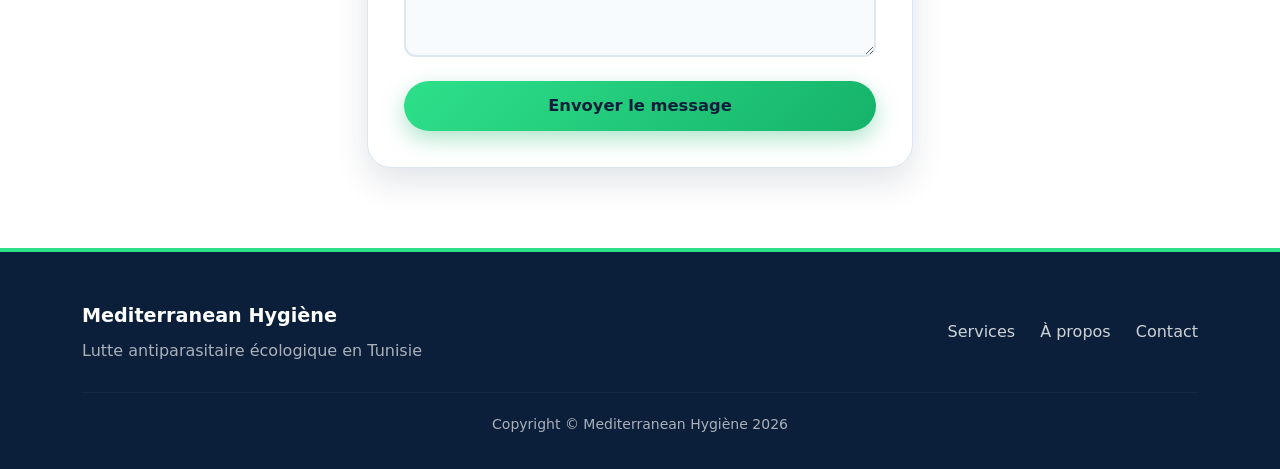
==== commit d5c1ae9e: "site" ====
--- a/index.html
+++ b/index.html
@@ -5,20 +5,20 @@
     <meta name="viewport" content="width=device-width, initial-scale=1">
     <title>Mediterranean Hygiène | Lutte antiparasitaire en Tunisie</title>
     <meta name="description" content="Mediterranean Hygiène : lutte antiparasitaire écologique pour résidences, usines et sites commerciaux en Tunisie.">
-    <link rel="icon" type="image/png" href="assets/img/logo.png">
+    <link rel="icon" type="image/png" href="logo.png">
     <link rel="preconnect" href="https://fonts.googleapis.com">
     <link rel="preconnect" href="https://fonts.gstatic.com" crossorigin>
     <link rel="stylesheet" href="https://fonts.googleapis.com/css2?family=Poppins:wght@400;500;600;700;800&display=swap">
     <link rel="stylesheet" href="https://cdn.jsdelivr.net/npm/bootstrap@5.3.3/dist/css/bootstrap.min.css">
     <link rel="stylesheet" href="https://cdn.jsdelivr.net/npm/bootstrap-icons@1.11.3/font/bootstrap-icons.min.css">
     <link rel="stylesheet" href="https://s.pageclip.co/v1/pageclip.css" media="screen">
-    <link rel="stylesheet" href="assets/css/style.css">
+    <link rel="stylesheet" href="style.css">
 </head>
 <body>
     <nav class="navbar navbar-expand-lg navbar-dark sticky-top mh-navbar">
         <div class="container">
             <a class="navbar-brand d-flex align-items-center gap-2" href="index.html">
-                <img src="assets/img/logo.png" alt="" class="mh-logo" width="40" height="44">
+                <img src="logo.png" alt="" class="mh-logo" width="40" height="44">
                 <span>Mediterranean Hygiène</span>
             </a>
             <button class="navbar-toggler" type="button" data-bs-toggle="collapse" data-bs-target="#mainNav" aria-controls="mainNav" aria-expanded="false" aria-label="Ouvrir le menu">
@@ -48,7 +48,7 @@
                     </div>
                 </div>
                 <div class="col-lg-6">
-                    <img src="assets/img/hero.jpg" alt="Technicien en tenue de protection traitant un intérieur contre les insectes" class="img-fluid mh-hero-img" width="1200" height="1200">
+                    <img src="hero.jpg" alt="Technicien en tenue de protection traitant un intérieur contre les insectes" class="img-fluid mh-hero-img" width="1200" height="1200">
                 </div>
             </div>
         </div>
--- a/style.css
+++ b/style.css
@@ -0,0 +1,266 @@
+/* ==========================================================================
+   Mediterranean Hygiène — custom styles (sits on top of Bootstrap 5.3)
+   Palette from the logo: deep navy, Mediterranean blue, fresh green.
+   ========================================================================== */
+
+:root {
+  --mh-navy: #0b1f3a;
+  --mh-navy-2: #12305a;
+  --mh-blue: #0b57a8;
+  --mh-blue-light: #2f80d1;
+  --mh-green: #2ee08a;
+  --mh-green-dark: #15b36a;
+  --mh-sky: #eaf6fd;
+  --mh-ink: #1b2a3d;
+  --mh-muted: #5d6f85;
+  --mh-line: #dbe6f1;
+
+  --mh-radius: 16px;
+  --mh-shadow-sm: 0 2px 8px rgba(11, 31, 58, .06);
+  --mh-shadow: 0 14px 34px rgba(11, 31, 58, .12);
+  --mh-shadow-lg: 0 24px 60px rgba(11, 31, 58, .20);
+
+  --bs-body-font-family: "Poppins", system-ui, -apple-system, "Segoe UI", Roboto, sans-serif;
+  --bs-body-color: var(--mh-ink);
+  --bs-link-color: var(--mh-blue);
+  --bs-link-hover-color: var(--mh-green-dark);
+}
+
+/* ---------- Base ---------- */
+html { scroll-behavior: smooth; }
+body { line-height: 1.7; -webkit-font-smoothing: antialiased; }
+section[id] { scroll-margin-top: 76px; }
+h1, h2, h3, h4, h5, h6 { color: var(--mh-navy); line-height: 1.25; letter-spacing: -.01em; }
+p { color: var(--mh-muted); }
+::selection { background: var(--mh-green); color: var(--mh-navy); }
+:focus-visible { outline: 3px solid var(--mh-green); outline-offset: 3px; }
+
+/* ---------- Navbar ---------- */
+.mh-navbar {
+  background: var(--mh-navy);
+  box-shadow: 0 2px 18px rgba(0, 0, 0, .25);
+  padding-top: .6rem;
+  padding-bottom: .6rem;
+}
+.mh-navbar .navbar-brand { color: #fff; font-weight: 700; letter-spacing: .01em; }
+.mh-logo {
+  height: 44px;
+  width: auto;
+  background: #fff;
+  border-radius: 10px;
+  padding: 3px;
+}
+.mh-navbar .nav-link {
+  color: rgba(255, 255, 255, .78);
+  font-weight: 500;
+  padding: .5rem 1rem;
+  border-bottom: 2px solid transparent;
+  transition: color .2s, border-color .2s;
+}
+.mh-navbar .nav-link:hover,
+.mh-navbar .nav-link.active { color: #fff; border-bottom-color: var(--mh-green); }
+@media (max-width: 991.98px) {
+  .mh-navbar .nav-link { border-bottom: 0; border-left: 3px solid transparent; padding-left: .75rem; }
+  .mh-navbar .nav-link:hover,
+  .mh-navbar .nav-link.active { border-left-color: var(--mh-green); }
+}
+
+/* ---------- Buttons ---------- */
+.btn { border-radius: 999px; font-weight: 600; transition: transform .2s ease, box-shadow .2s ease, background .2s; }
+.btn-lg { padding: .8rem 2rem; font-size: 1.02rem; }
+.btn-accent {
+  color: var(--mh-navy);
+  border: 0;
+  background: linear-gradient(135deg, var(--mh-green) 0%, var(--mh-green-dark) 100%);
+  box-shadow: 0 8px 22px rgba(21, 179, 106, .35);
+}
+.btn-accent:hover, .btn-accent:focus {
+  color: var(--mh-navy);
+  background: linear-gradient(135deg, #5af0a6 0%, var(--mh-green) 100%);
+  transform: translateY(-2px);
+  box-shadow: 0 14px 28px rgba(21, 179, 106, .45);
+}
+.btn-outline-light { border-width: 2px; }
+.btn-outline-light:hover { color: var(--mh-navy); transform: translateY(-2px); }
+
+/* ---------- Hero ---------- */
+.mh-hero {
+  position: relative;
+  overflow: hidden;
+  padding: 5.5rem 0;
+  color: #fff;
+  background: linear-gradient(125deg, var(--mh-navy) 0%, var(--mh-navy-2) 55%, var(--mh-blue) 100%);
+}
+.mh-hero::before,
+.mh-hero::after {
+  content: "";
+  position: absolute;
+  border-radius: 50%;
+  filter: blur(80px);
+  opacity: .35;
+  pointer-events: none;
+}
+.mh-hero::before { width: 360px; height: 360px; background: var(--mh-green); top: -140px; right: -90px; }
+.mh-hero::after { width: 300px; height: 300px; background: var(--mh-blue-light); bottom: -140px; left: -90px; }
+.mh-hero h1 {
+  color: #fff;
+  font-weight: 800;
+  font-size: clamp(2rem, 4.2vw, 3.2rem);
+  line-height: 1.15;
+  margin-bottom: 1.25rem;
+}
+.mh-hero .lead { color: rgba(255, 255, 255, .85); font-size: 1.15rem; margin-bottom: 2rem; }
+.mh-accent { color: var(--mh-green); }
+.mh-eyebrow {
+  display: inline-block;
+  margin-bottom: 1.25rem;
+  padding: .35rem .95rem;
+  border-radius: 999px;
+  font-size: .8rem;
+  font-weight: 600;
+  letter-spacing: .06em;
+  text-transform: uppercase;
+  color: var(--mh-green);
+  background: rgba(46, 224, 138, .12);
+  border: 1px solid rgba(46, 224, 138, .35);
+}
+.mh-hero-img {
+  display: block;
+  width: 100%;
+  max-width: 520px;
+  height: auto;
+  margin: 0 auto;
+  border-radius: 28px;
+  border: 6px solid rgba(255, 255, 255, .14);
+  box-shadow: var(--mh-shadow-lg);
+}
+.mh-hero-sub { padding: 4.5rem 0; }
+.mh-hero-sub h1 { font-size: clamp(1.8rem, 3.6vw, 2.7rem); }
+.mh-back {
+  display: inline-block;
+  margin-bottom: 1.25rem;
+  color: rgba(255, 255, 255, .75);
+  text-decoration: none;
+  font-weight: 500;
+}
+.mh-back:hover { color: var(--mh-green); }
+
+/* ---------- Sections ---------- */
+.mh-section { padding: 5rem 0; }
+.mh-section-sky { background: var(--mh-sky); }
+.mh-heading { max-width: 640px; margin: 0 auto 3rem; }
+.mh-heading h2 { font-weight: 800; font-size: clamp(1.7rem, 3vw, 2.3rem); }
+.mh-heading h2::after {
+  content: "";
+  display: block;
+  width: 56px;
+  height: 4px;
+  margin: .8rem auto 0;
+  border-radius: 4px;
+  background: linear-gradient(90deg, var(--mh-blue), var(--mh-green));
+}
+.mh-heading p { margin: 1rem 0 0; }
+
+/* Icon badge */
+.mh-icon {
+  display: flex;
+  align-items: center;
+  justify-content: center;
+  width: 3.6rem;
+  height: 3.6rem;
+  font-size: 1.6rem;
+  color: #fff;
+  border-radius: 16px;
+  background: linear-gradient(135deg, var(--mh-blue) 0%, var(--mh-blue-light) 100%);
+  box-shadow: 0 10px 22px rgba(11, 87, 168, .28);
+}
+
+/* Cards */
+.mh-card {
+  border: 1px solid var(--mh-line);
+  border-radius: var(--mh-radius);
+  box-shadow: var(--mh-shadow-sm);
+  transition: transform .3s ease, box-shadow .3s ease, border-color .3s;
+}
+.mh-card:hover { transform: translateY(-6px); box-shadow: var(--mh-shadow); border-color: transparent; }
+.mh-card .mh-link {
+  font-weight: 600;
+  text-decoration: none;
+  color: var(--mh-blue);
+}
+.mh-card .mh-link i { display: inline-block; transition: transform .2s; }
+.mh-card:hover .mh-link { color: var(--mh-green-dark); }
+.mh-card:hover .mh-link i { transform: translateX(5px); }
+
+/* About */
+.mh-about-text { font-size: 1.15rem; line-height: 1.9; color: var(--mh-ink); }
+.mh-point {
+  height: 100%;
+  padding: 1.75rem 1.25rem;
+  background: #fff;
+  border-radius: var(--mh-radius);
+  box-shadow: var(--mh-shadow-sm);
+}
+
+/* ---------- Contact form ---------- */
+.mh-form {
+  padding: 2.25rem;
+  background: #fff;
+  border: 1px solid var(--mh-line);
+  border-radius: 24px;
+  box-shadow: var(--mh-shadow);
+}
+.mh-form .form-control {
+  border: 2px solid var(--mh-line);
+  border-radius: 12px;
+  background: #f8fbfe;
+}
+.mh-form .form-control:focus {
+  background: #fff;
+  border-color: var(--mh-blue-light);
+  box-shadow: 0 0 0 .25rem rgba(47, 128, 209, .18);
+}
+/* keep the Pageclip button looking like our buttons */
+.mh-form .pageclip-form__submit {
+  color: var(--mh-navy);
+  border: 0;
+  border-radius: 999px;
+  background: linear-gradient(135deg, var(--mh-green) 0%, var(--mh-green-dark) 100%);
+}
+
+/* ---------- Service page CTA band ---------- */
+.mh-cta {
+  padding: 4.5rem 0;
+  color: #fff;
+  background: linear-gradient(125deg, var(--mh-navy-2) 0%, var(--mh-blue) 100%);
+}
+.mh-cta h2 { color: #fff; font-weight: 800; }
+.mh-cta p { color: rgba(255, 255, 255, .85); margin-bottom: 1.75rem; }
+
+/* ---------- Footer ---------- */
+.mh-footer {
+  padding: 3rem 0 2rem;
+  color: rgba(255, 255, 255, .7);
+  background: var(--mh-navy);
+  border-top: 4px solid var(--mh-green);
+}
+.mh-footer p { color: rgba(255, 255, 255, .65); }
+.mh-footer a { color: rgba(255, 255, 255, .8); text-decoration: none; margin-left: 1.25rem; }
+.mh-footer a:hover { color: var(--mh-green); }
+.mh-footer .mh-footer-brand { margin-left: 0; color: #fff; font-weight: 700; font-size: 1.2rem; }
+.mh-footer-line { border-color: rgba(255, 255, 255, .15); margin: 1.75rem 0 1.25rem; }
+@media (max-width: 767.98px) {
+  .mh-footer a { margin: 0 .6rem; }
+}
+
+/* ---------- Small screens ---------- */
+@media (max-width: 575.98px) {
+  .mh-hero, .mh-hero-sub { padding: 3.5rem 0; }
+  .mh-section { padding: 3.5rem 0; }
+  .mh-form { padding: 1.5rem; }
+}
+
+@media (prefers-reduced-motion: reduce) {
+  html { scroll-behavior: auto; }
+  *, *::before, *::after { transition: none !important; }
+}
